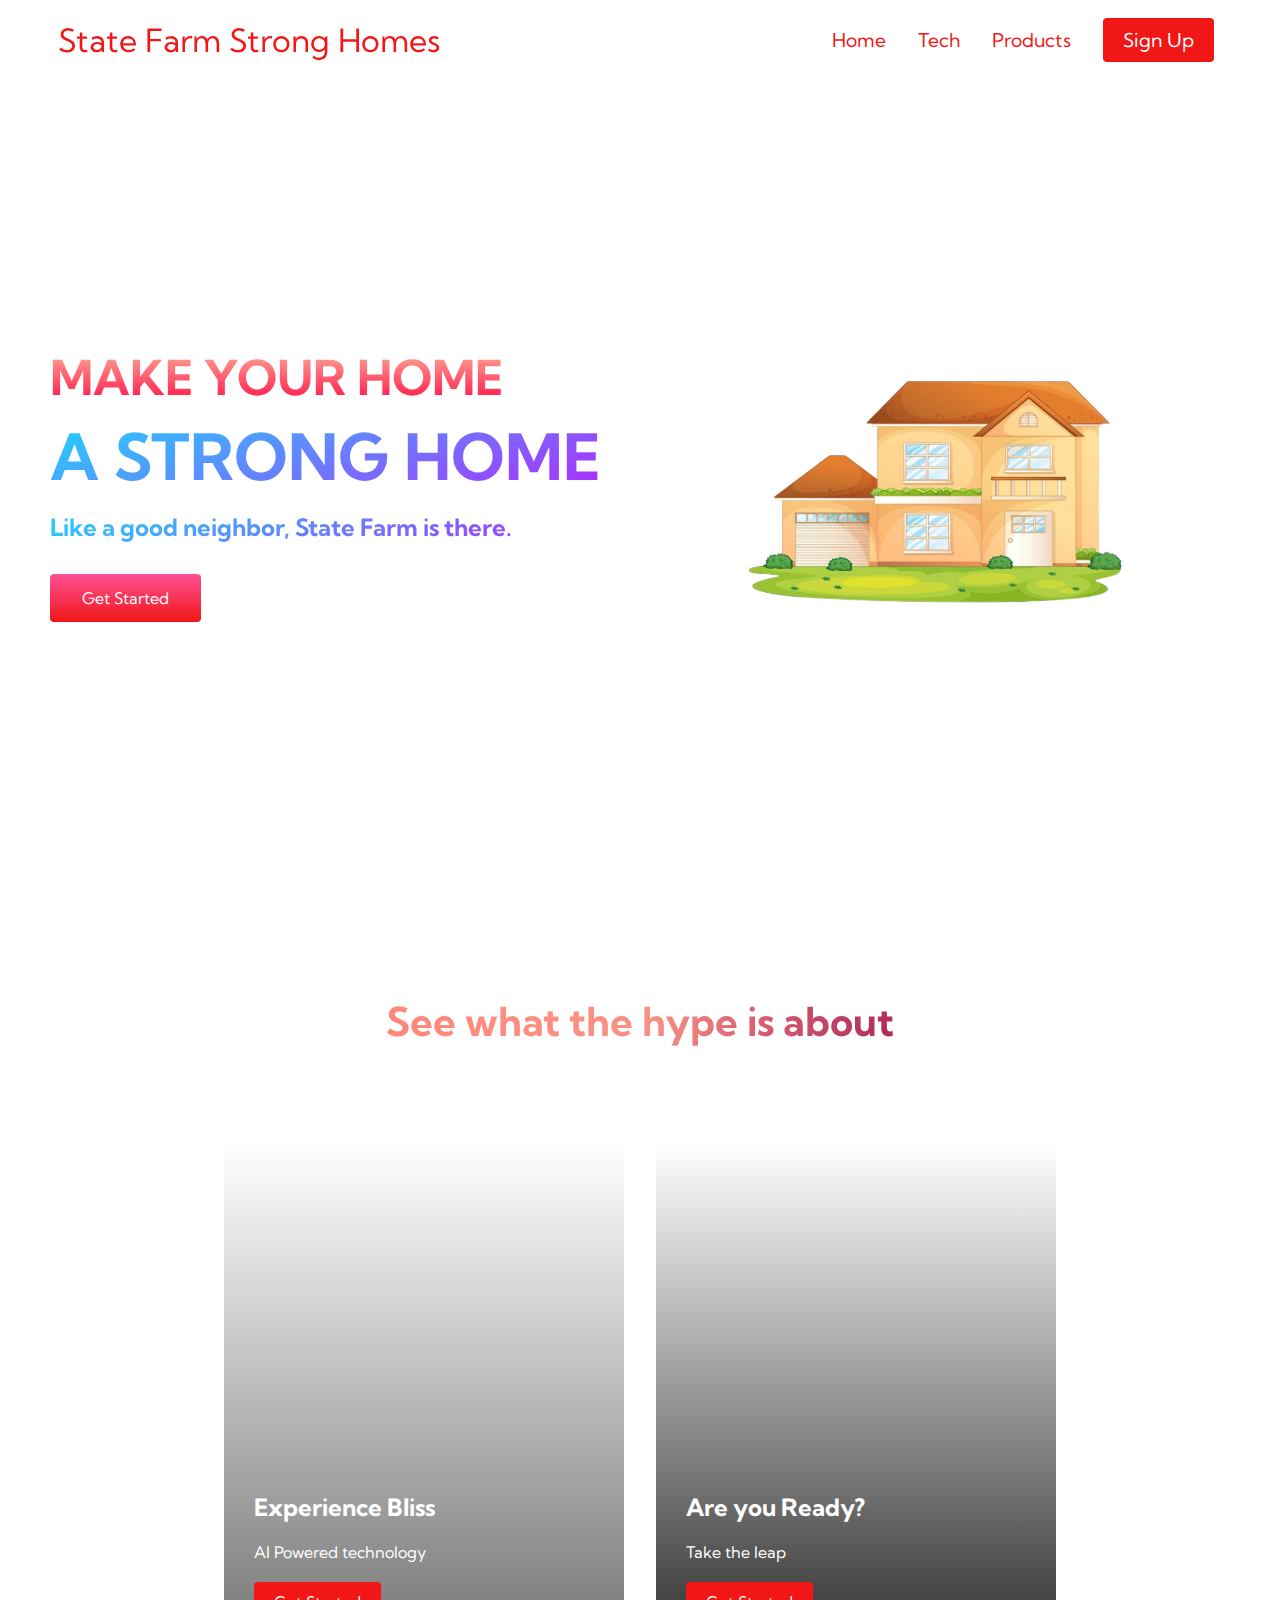
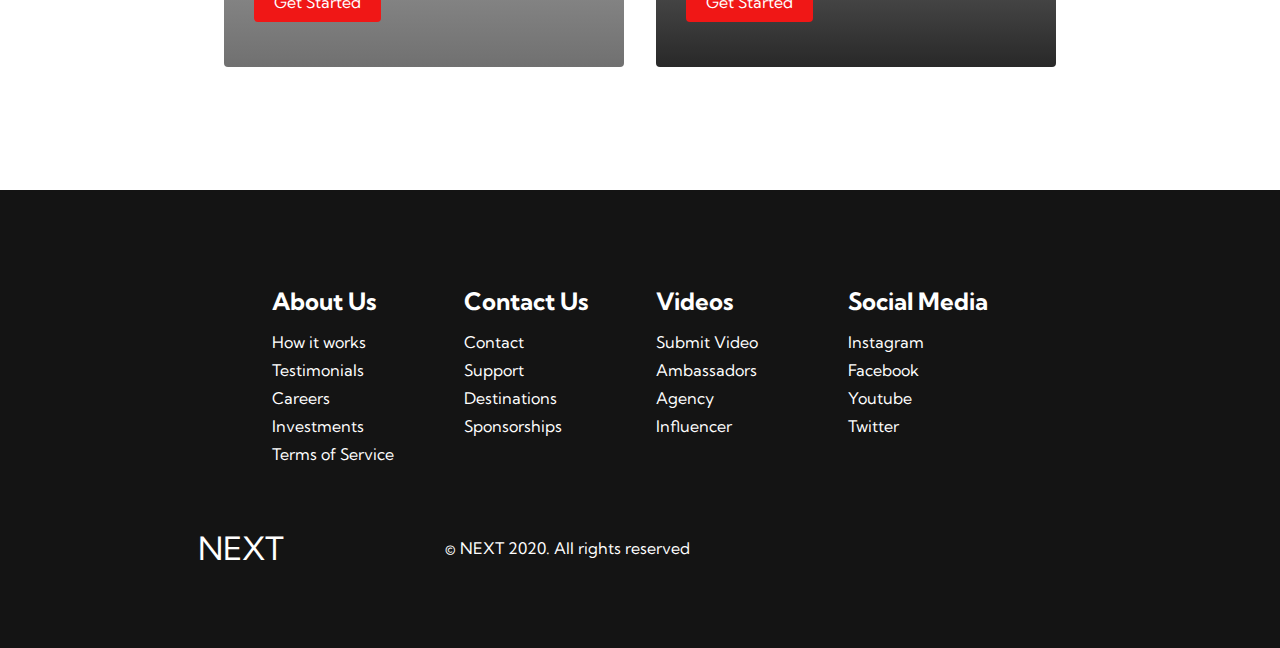
==== website_base/index.html @ 04e9a297 "Fixed taskbar on tech page" ====
<!DOCTYPE html>
<html lang="en">
  <head>
    <!--
      Site created by Brian Design on youtube @ www.youtube.com/channel/UCsKsymTY_4BYR-wytLjex7A?view_as=subscriber
    -->
    <meta charset="UTF-8" />
    <meta name="viewport" content="width=device-width, initial-scale=1.0" />
    <title>HTML CSS Website</title>
    <link rel="stylesheet" href="styles.css" />
    <link
      rel="stylesheet"
      href="https://use.fontawesome.com/releases/v5.14.0/css/all.css"
      integrity="sha384-HzLeBuhoNPvSl5KYnjx0BT+WB0QEEqLprO+NBkkk5gbc67FTaL7XIGa2w1L0Xbgc"
      crossorigin="anonymous"
    />
    <link
      href="https://fonts.googleapis.com/css2?family=Kumbh+Sans:wght@400;700&display=swap"
      rel="stylesheet"
    />
  </head>
  <body>
    <!-- Navbar Section -->
    <nav class="navbar">
      <div class="navbar__container">
        <a href="/" id="navbar__logo"><i class="fas fa-gem"></i>State Farm Strong Homes</a>
        <div class="navbar__toggle" id="mobile-menu">
          <span class="bar"></span> <span class="bar"></span>
          <span class="bar"></span>
        </div>
        <ul class="navbar__menu">
          <li class="navbar__item">
            <a href="/website_base/index.html" class="navbar__links">Home</a>
          </li>
          <li class="navbar__item">
            <a href="/website_base/tech.html" class="navbar__links">Tech</a>
          </li>
          <li class="navbar__item">
            <a href="/" class="navbar__links">Products</a>
          </li>
          <li class="navbar__btn"><a href="/" class="button">Sign Up</a></li>
        </ul>
      </div>
    </nav>

    <!-- Hero Section -->
    <div class="main">
      <div class="main__container">
        <div class="main__content">
          <h1>MAKE YOUR HOME</h1>
          <h2>A STRONG HOME</h2>
          <p>Like a good neighbor, State Farm is there.</p>
          <button class="main__btn"><a href="#">Get Started</a></button>
        </div>
        <div class="main__img--container">
          <img id="main__img" src="images/house.jpg" />
        </div>
      </div>
    </div>

    <!-- Services Section -->
    <div class="services">
      <h1>See what the hype is about</h1>
      <div class="services__container">
        <div class="services__card">
          <h2>Experience Bliss</h2>
          <p>AI Powered technology</p>
          <button>Get Started</button>
        </div>
        <div class="services__card">
          <h2>Are you Ready?</h2>
          <p>Take the leap</p>
          <button>Get Started</button>
        </div>
      </div>
    </div>

    <!-- Footer Section -->
    <div class="footer__container">
      <div class="footer__links">
        <div class="footer__link--wrapper">
          <div class="footer__link--items">
            <h2>About Us</h2>
            <a href="/sign__up">How it works</a> <a href="/">Testimonials</a>
            <a href="/">Careers</a> <a href="/">Investments</a>
            <a href="/">Terms of Service</a>
          </div>
          <div class="footer__link--items">
            <h2>Contact Us</h2>
            <a href="/">Contact</a> <a href="/">Support</a>
            <a href="/">Destinations</a> <a href="/">Sponsorships</a>
          </div>
        </div>
        <div class="footer__link--wrapper">
          <div class="footer__link--items">
            <h2>Videos</h2>
            <a href="/">Submit Video</a> <a href="/">Ambassadors</a>
            <a href="/">Agency</a> <a href="/">Influencer</a>
          </div>
          <div class="footer__link--items">
            <h2>Social Media</h2>
            <a href="/">Instagram</a> <a href="/">Facebook</a>
            <a href="/">Youtube</a> <a href="/">Twitter</a>
          </div>
        </div>
      </div>
      <section class="social__media">
        <div class="social__media--wrap">
          <div class="footer__logo">
            <a href="/" id="footer__logo"><i class="fas fa-gem"></i>NEXT</a>
          </div>
          <p class="website__rights">© NEXT 2020. All rights reserved</p>
          <div class="social__icons">
            <a
              class="social__icon--link"
              href="/"
              target="_blank"
              aria-label="Facebook"
            >
              <i class="fab fa-facebook"></i>
            </a>
            <a
              class="social__icon--link"
              href="/"
              target="_blank"
              aria-label="Instagram"
            >
              <i class="fab fa-instagram"></i>
            </a>
            <a
              class="social__icon--link"
              href="//www.youtube.com/channel/UCsKsymTY_4BYR-wytLjex7A?view_as=subscriber"
              target="_blank"
              aria-label="Youtube"
            >
              <i class="fab fa-youtube"></i>
            </a>
            <a
              class="social__icon--link"
              href="/"
              target="_blank"
              aria-label="Twitter"
            >
              <i class="fab fa-twitter"></i>
            </a>
            <a
              class="social__icon--link"
              href="/"
              target="_blank"
              aria-label="LinkedIn"
            >
              <i class="fab fa-linkedin"></i>
            </a>
          </div>
        </div>
      </section>
    </div>
    <script src="app.js"></script>
  </body>
</html>
---- website_base/styles.css ----
* {
  box-sizing: border-box;
  margin: 0;
  padding: 0;
  font-family: 'Kumbh Sans', sans-serif;
}

.navbar {
  background: #ffffff;
  height: 80px;
  display: flex;
  justify-content: center;
  align-items: center;
  font-size: 1.2rem;
  position: sticky;
  top: 0;
  z-index: 999;
}

.navbar__container {
  display: flex;
  justify-content: space-between;
  height: 80px;
  z-index: 1;
  width: 100%;
  max-width: 1300px;
  margin-right: auto;
  margin-left: auto;
  padding-right: 50px;
  padding-left: 50px;
}

#navbar__logo {
  background-color: #f01716;
  /*background-image: linear-gradient(to top, #ff0844 0%, #ffb199 100%);
  */background-size: 100%;
  -webkit-background-clip: text;
  -moz-background-clip: text;
  -webkit-text-fill-color: transparent;
  -moz-text-fill-color: transparent;
  display: flex;
  align-items: center;
  cursor: pointer;
  text-decoration: none;
  font-size: 2rem;
}

.fa-gem {
  margin-right: 0.5rem;
}

.navbar__menu {
  display: flex;
  align-items: center;
  list-style: none;
  text-align: center;
}

.navbar__item {
  height: 80px;
}

.navbar__links {
  color: #f01716;
  display: flex;
  align-items: center;
  justify-content: center;
  text-decoration: none;
  padding: 0 1rem;
  height: 100%;
}

.navbar__btn {
  display: flex;
  justify-content: center;
  align-items: center;
  padding: 0 1rem;
  width: 100%;
}

.button {
  display: flex;
  justify-content: center;
  align-items: center;
  text-decoration: none;
  padding: 10px 20px;
  height: 100%;
  width: 100%;
  border: none;
  outline: none;
  border-radius: 4px;
  background: #f01716;
  color: #fff;
}

.button:hover {
  background: #000000;
  transition: all 0.3s ease;
}

.navbar__links:hover {
  color: #000000;
  transition: all 0.3s ease;
}

@media screen and (max-width: 960px) {
  .navbar__container {
    display: flex;
    justify-content: space-between;
    height: 80px;
    z-index: 1;
    width: 100%;
    max-width: 1300px;
    padding: 0;
  }

  .navbar__menu {
    display: grid;
    grid-template-columns: auto;
    margin: 0;
    width: 100%;
    position: absolute;
    top: -1000px;
    opacity: 1;
    transition: all 0.5s ease;
    height: 50vh;
    z-index: -1;
  }

  .navbar__menu.active {
    background: #ffffff;
    top: 100%;
    opacity: 1;
    transition: all 0.5s ease;
    z-index: 99;
    height: 50vh;
    font-size: 1.6rem;
  }

  #navbar__logo {
    padding-left: 25px;
  }

  .navbar__toggle .bar {
    width: 25px;
    height: 3px;
    margin: 5px auto;
    transition: all 0.3s ease-in-out;
    background: #fff;
  }

  .navbar__item {
    width: 100%;
  }

  .navbar__links {
    text-align: center;
    padding: 2rem;
    width: 100%;
    display: table;
  }

  .navbar__btn {
    padding-bottom: 2rem;
  }

  .button {
    display: flex;
    justify-content: center;
    align-items: center;
    width: 80%;
    height: 80px;
    margin: 0;
  }

  #mobile-menu {
    position: absolute;
    top: 20%;
    right: 5%;
    transform: translate(5%, 20%);
  }

  .navbar__toggle .bar {
    display: block;
    cursor: pointer;
  }

  #mobile-menu.is-active .bar:nth-child(2) {
    opacity: 0;
  }

  #mobile-menu.is-active .bar:nth-child(1) {
    transform: translateY(8px) rotate(45deg);
  }

  #mobile-menu.is-active .bar:nth-child(3) {
    transform: translateY(-8px) rotate(-45deg);
  }
}

/* Main Content CSS */
.main {
  background-color: #ffffff;
}

.main__container {
  display: grid;
  grid-template-columns: 1fr 1fr;
  align-items: center;
  justify-self: center;
  margin: 0 auto;
  height: 90vh;
  background-color: #ffffff;
  z-index: 1;
  width: 100%;
  max-width: 1300px;
  padding-right: 50px;
  padding-left: 50px;
}

.main__content {
  color: #fff;
  width: 100%;
}

.main__content h1 {
  font-size: 3rem;
  background-color: #f01716;
  background-image: linear-gradient(to top, #ff0844 0%, #ffb199 100%);
  background-size: 100%;
  -webkit-background-clip: text;
  -moz-background-clip: text;
  -webkit-text-fill-color: transparent;
  -moz-text-fill-color: transparent;
}

.main__content h2 {
  font-size: 4rem;
  margin-top: 10px;
  background-color: #f01716;
  background-image: linear-gradient(-20deg, #b721ff 0%, #21d4fd 100%);
  background-size: 100%;
  -webkit-background-clip: text;
  -moz-background-clip: text;
  -webkit-text-fill-color: transparent;
  -moz-text-fill-color: transparent;
}

.main__content p {
  margin-top: 1rem;
  background-image: linear-gradient(-20deg, #b721ff 0%, #21d4fd 100%);
  font-size: 1.5rem;
  font-weight: 700;
  -webkit-background-clip: text;
  -moz-background-clip: text;
  -webkit-text-fill-color: transparent;
  -moz-text-fill-color: transparent;
}

.main__btn {
  font-size: 1rem;
  background-image: linear-gradient(to top, #f01716 0%, #fe5196 100%);
  padding: 14px 32px;
  border: none;
  border-radius: 4px;
  color: #fff;
  margin-top: 2rem;
  cursor: pointer;
  position: relative;
  transition: all 0.35s;
  outline: none;
}

.main__btn a {
  position: relative;
  z-index: 2;
  color: #fff;
  text-decoration: none;
}

.main__btn:after {
  position: absolute;
  content: '';
  top: 0;
  left: 0;
  width: 0;
  height: 100%;
  background: #000000;
  transition: all 0.35s;
  border-radius: 4px;
}

.main__btn:hover {
  color: #fff;
}

.main__btn:hover:after {
  width: 100%;
}

.main__img--container {
  text-align: center;
}

#main__img {
  height: 80%;
  width: 80%;
}

/* Mobile Responsive */
@media screen and (max-width: 768px) {
  .main__container {
    display: grid;
    grid-template-columns: auto;
    align-items: center;
    justify-self: center;
    width: 100%;
    margin: 0 auto;
    height: 90vh;
  }

  .main__content {
    text-align: center;
    margin-bottom: 4rem;
  }

  .main__content h1 {
    font-size: 2.5rem;
    margin-top: 2rem;
  }

  .main__content h2 {
    font-size: 3rem;
  }

  .main__content p {
    margin-top: 1rem;
    font-size: 1.5rem;
  }
}

@media screen and (max-width: 480px) {
  .main__content h1 {
    font-size: 2rem;
    margin-top: 3rem;
  }

  .main__content h2 {
    font-size: 2rem;
  }

  .main__content p {
    margin-top: 2rem;
    font-size: 1.5rem;
  }

  .main__btn {
    padding: 12px 36px;
    margin: 2.5rem 0;
  }
}

/* Services Section */
.services {
  background: #ffffff;
  display: flex;
  flex-direction: column;
  justify-content: center;
  align-items: center;
  height: 100vh;
}

.services h1 {
  background-color: #f01716;
  background-image: linear-gradient(
    to right,
    #f01716 0%,
    #ff867a 0%,
    #ff8c7f 21%,
    #f99185 52%,
    #cf556c 78%,
    #b12a5b 100%
  );
  background-size: 100%;
  -webkit-background-clip: text;
  -moz-background-clip: text;
  -webkit-text-fill-color: transparent;
  -moz-text-fill-color: transparent;
  margin-bottom: 5rem;
  font-size: 2.5rem;
}

.services__container {
  display: flex;
  justify-content: center;
  flex-wrap: wrap;
}

.services__card {
  margin: 1rem;
  height: 525px;
  width: 400px;
  border-radius: 4px;
  background-image: linear-gradient(
      to bottom,
      rgba(0, 0, 0, 0) 0%,
      rgba(17, 17, 17, 0.6) 100%
    ),
    url('/images/pic3.jpg');
  background-size: cover;
  position: relative;
  color: #fff;
}

.services__card:before {
  opacity: 0.2;
}

.services__card:nth-child(2) {
  background-image: linear-gradient(
      to bottom,
      rgba(0, 0, 0, 0) 0%,
      rgba(17, 17, 17, 0.9) 100%
    ),
    url('/images/pic4.jpg');
}

.services__card h2 {
  position: absolute;
  top: 350px;
  left: 30px;
}

.services__card p {
  position: absolute;
  top: 400px;
  left: 30px;
}

.services__card button {
  color: #fff;
  padding: 10px 20px;
  border: none;
  outline: none;
  border-radius: 4px;
  background: #f01716;
  position: absolute;
  top: 440px;
  left: 30px;
  font-size: 1rem;
}

.services__card button:hover {
  cursor: pointer;
}

.services__card:hover {
  transform: scale(1.075);
  transition: 0.2s ease-in;
  cursor: pointer;
}

@media screen and (max-width: 960px) {
  .services {
    height: 1600px;
  }

  .services h1 {
    font-size: 2rem;
    margin-top: 12rem;
  }
}

@media screen and (max-width: 480px) {
  .services {
    height: 1400px;
  }

  .services h1 {
    font-size: 1.2rem;
  }

  .services__card {
    width: 300px;
  }
}

/* Footer CSS */
.footer__container {
  background-color: #141414;
  padding: 5rem 0;
  display: flex;
  flex-direction: column;
  justify-content: center;
  align-items: center;
}

#footer__logo {
  color: #fff;
  display: flex;
  align-items: center;
  cursor: pointer;
  text-decoration: none;
  font-size: 2rem;
}

.footer__links {
  width: 100%;
  max-width: 1000px;
  display: flex;
  justify-content: center;
}

.footer__link--wrapper {
  display: flex;
}

.footer__link--items {
  display: flex;
  flex-direction: column;
  align-items: flex-start;
  margin: 16px;
  text-align: left;
  width: 160px;
  box-sizing: border-box;
}

.footer__link--items h2 {
  margin-bottom: 16px;
}

.footer__link--items > h2 {
  color: #fff;
}

.footer__link--items a {
  color: #fff;
  text-decoration: none;
  margin-bottom: 0.5rem;
}

.footer__link--items a:hover {
  color: #e9e9e9;
  transition: 0.3s ease-out;
}

/* Social Icons */
.social__icon--link {
  color: #fff;
  font-size: 24px;
}

.social__media {
  max-width: 1000px;
  width: 100%;
}

.social__media--wrap {
  display: flex;
  justify-content: space-between;
  align-items: center;
  width: 90%;
  max-width: 1000px;
  margin: 40px auto 0 auto;
}

.social__icons {
  display: flex;
  justify-content: space-between;
  align-items: center;
  width: 240px;
}

.social__logo {
  color: #fff;
  justify-self: start;
  margin-left: 20px;
  cursor: pointer;
  text-decoration: none;
  font-size: 2rem;
  display: flex;
  align-items: center;
  margin-bottom: 16px;
}

.website__rights {
  color: #fff;
}

@media screen and (max-width: 820px) {
  .footer__links {
    padding-top: 2rem;
  }

  #footer__logo {
    margin-bottom: 2rem;
  }

  .website__rights {
    margin-bottom: 2rem;
  }

  .footer__link--wrapper {
    flex-direction: column;
  }

  .social__media--wrap {
    flex-direction: column;
  }
}

@media screen and (max-width: 480px) {
  .footer__link--items {
    margin: 0;
    padding: 10px;
    width: 100%;
  }
}
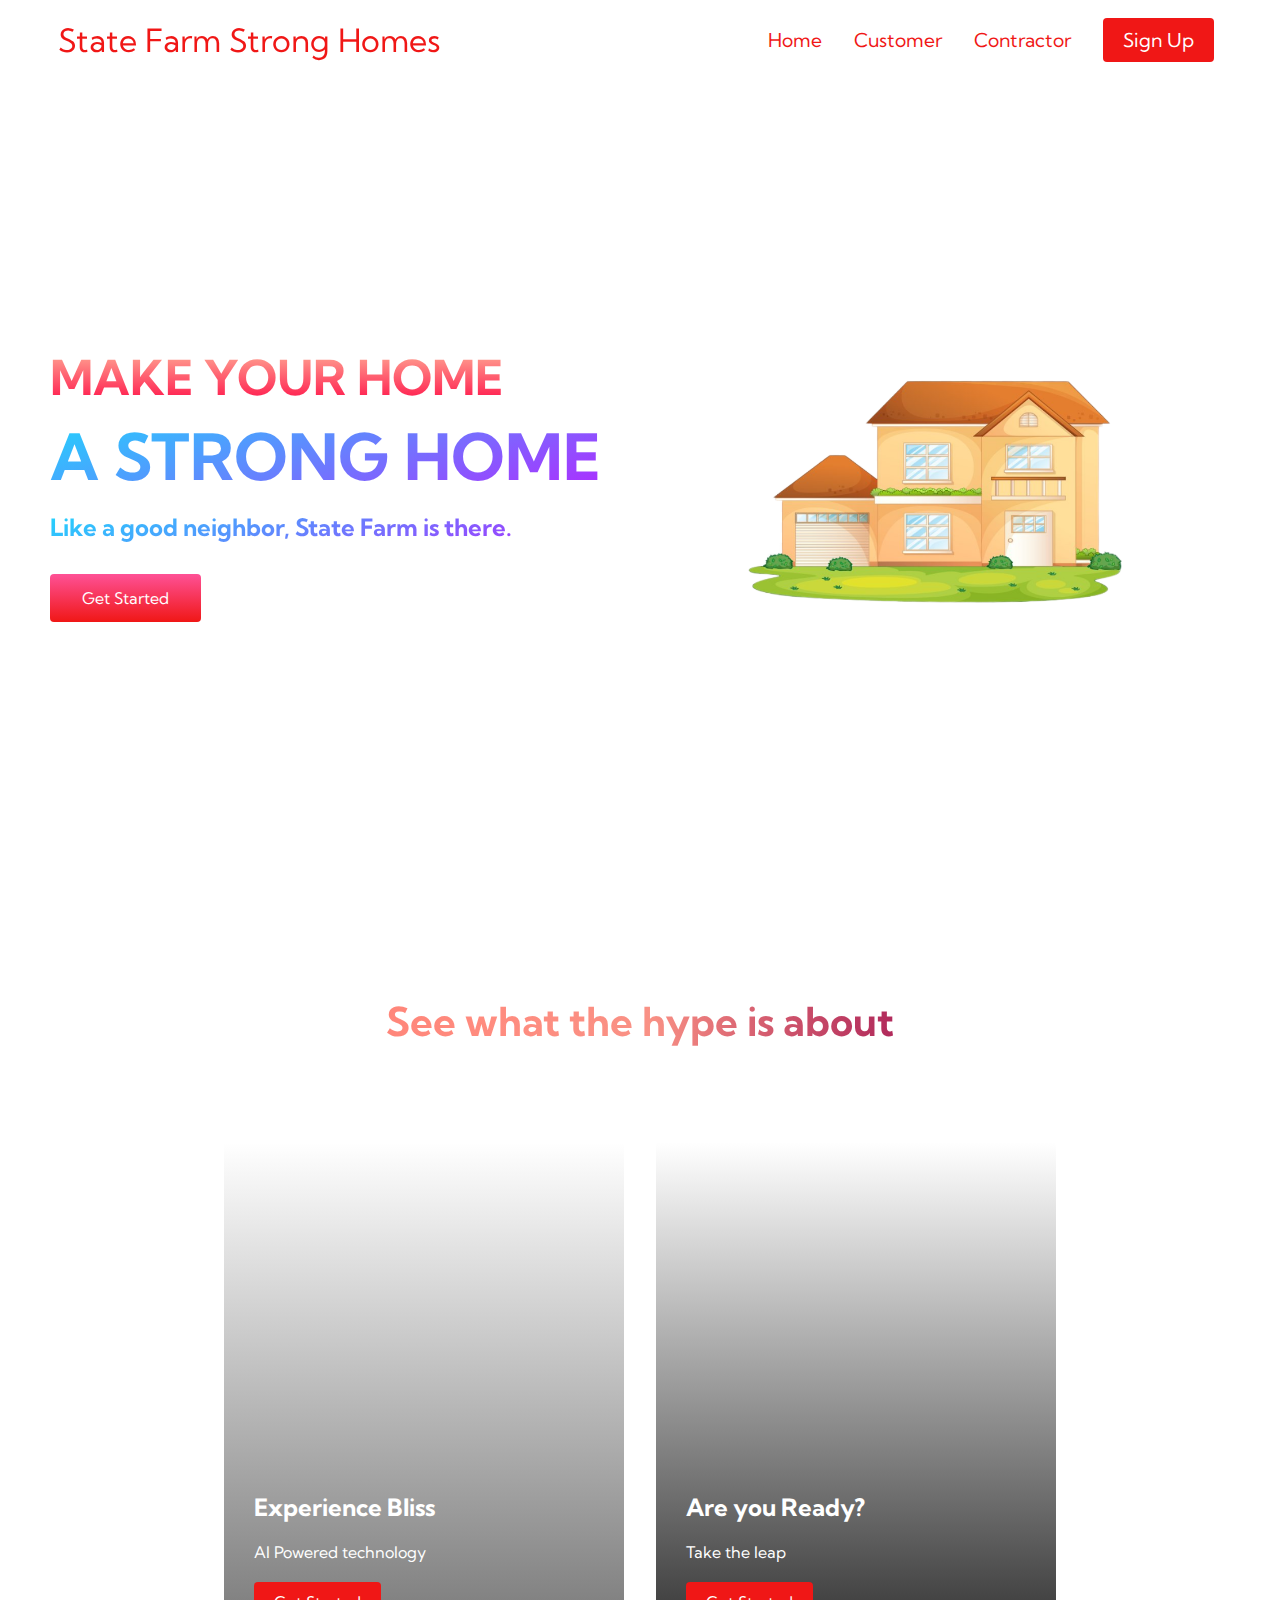
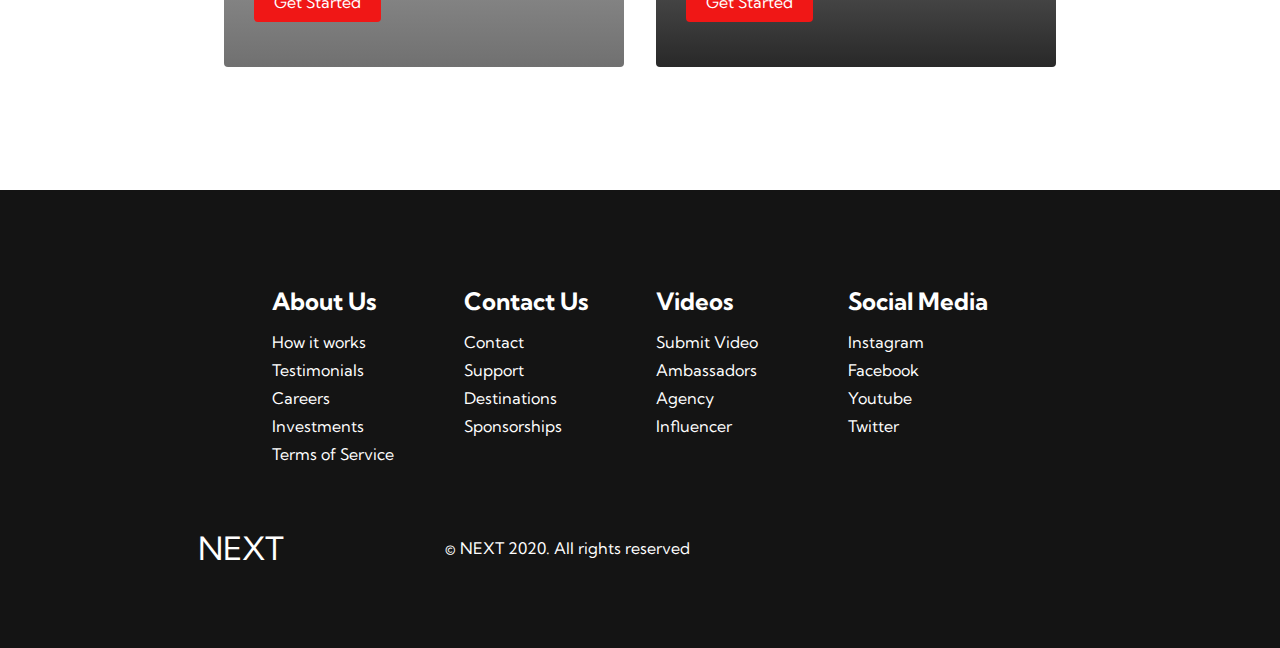
==== commit 8cf7253e: "changed customer page" ====
--- a/website_base/index.html
+++ b/website_base/index.html
@@ -33,10 +33,10 @@
             <a href="/website_base/index.html" class="navbar__links">Home</a>
           </li>
           <li class="navbar__item">
-            <a href="/website_base/tech.html" class="navbar__links">Tech</a>
+            <a href="/website_base/tech.html" class="navbar__links">Customer</a>
           </li>
           <li class="navbar__item">
-            <a href="/" class="navbar__links">Products</a>
+            <a href="/" class="navbar__links">Contractor</a>
           </li>
           <li class="navbar__btn"><a href="/" class="button">Sign Up</a></li>
         </ul>
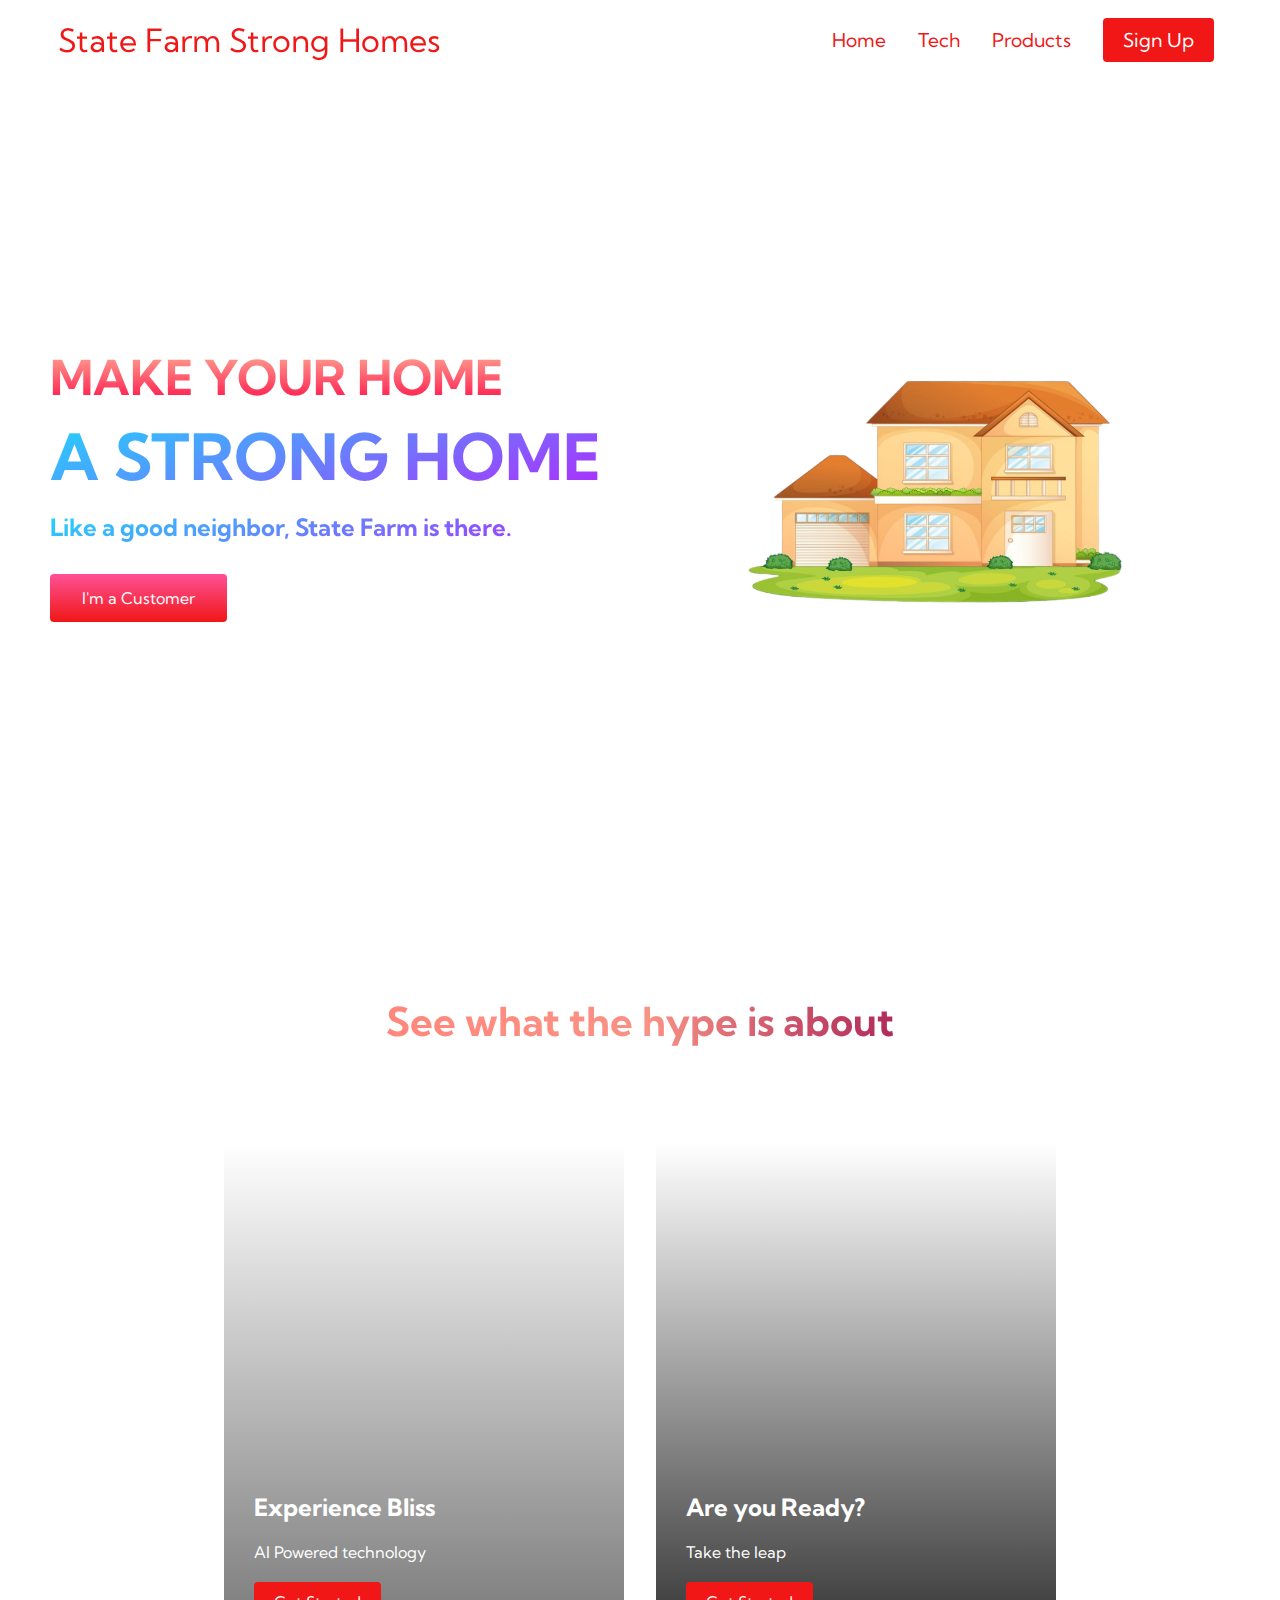
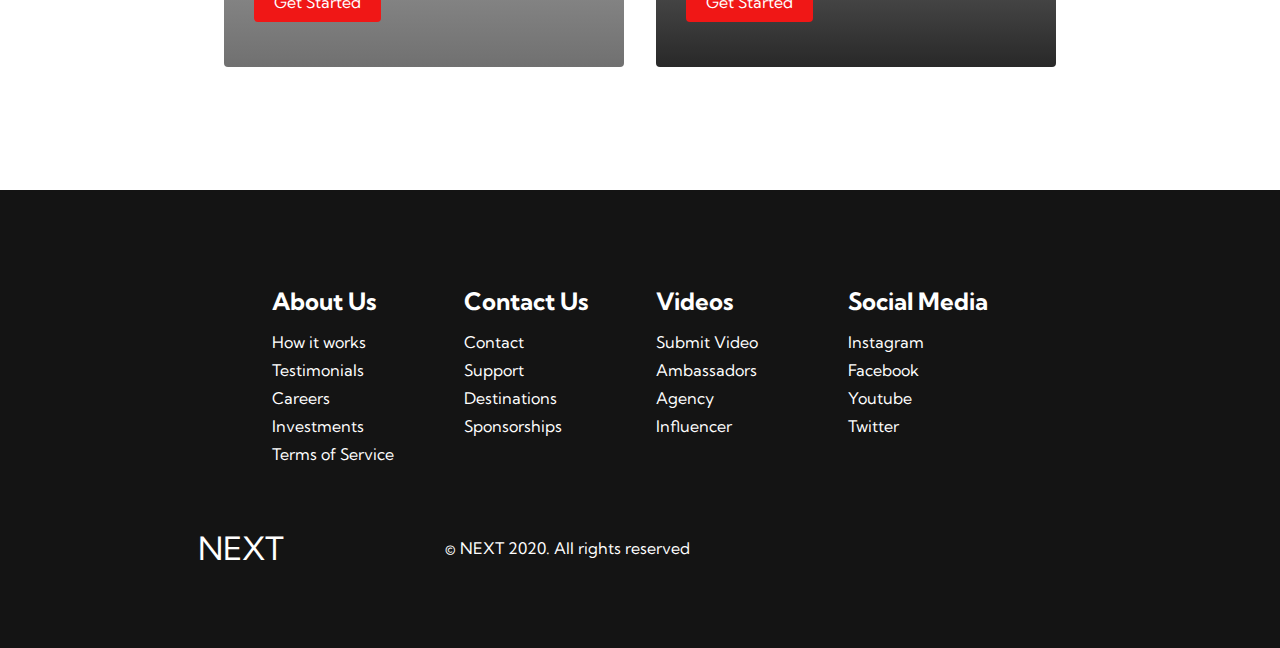
==== commit 0d04f9b6: "fixed customer button" ====
--- a/website_base/index.html
+++ b/website_base/index.html
@@ -30,13 +30,13 @@
         </div>
         <ul class="navbar__menu">
           <li class="navbar__item">
-            <a href="/website_base/index.html" class="navbar__links">Home</a>
+            <a href="index.html" class="navbar__links">Home</a>
           </li>
           <li class="navbar__item">
-            <a href="/website_base/tech.html" class="navbar__links">Customer</a>
+            <a href="tech.html" class="navbar__links">Tech</a>
           </li>
           <li class="navbar__item">
-            <a href="/" class="navbar__links">Contractor</a>
+            <a href="/" class="navbar__links">Products</a>
           </li>
           <li class="navbar__btn"><a href="/" class="button">Sign Up</a></li>
         </ul>
@@ -50,7 +50,7 @@
           <h1>MAKE YOUR HOME</h1>
           <h2>A STRONG HOME</h2>
           <p>Like a good neighbor, State Farm is there.</p>
-          <button class="main__btn"><a href="#">Get Started</a></button>
+          <button class="main__btn"><a href="tech.html">I'm a Customer</a></button>
         </div>
         <div class="main__img--container">
           <img id="main__img" src="images/house.jpg" />
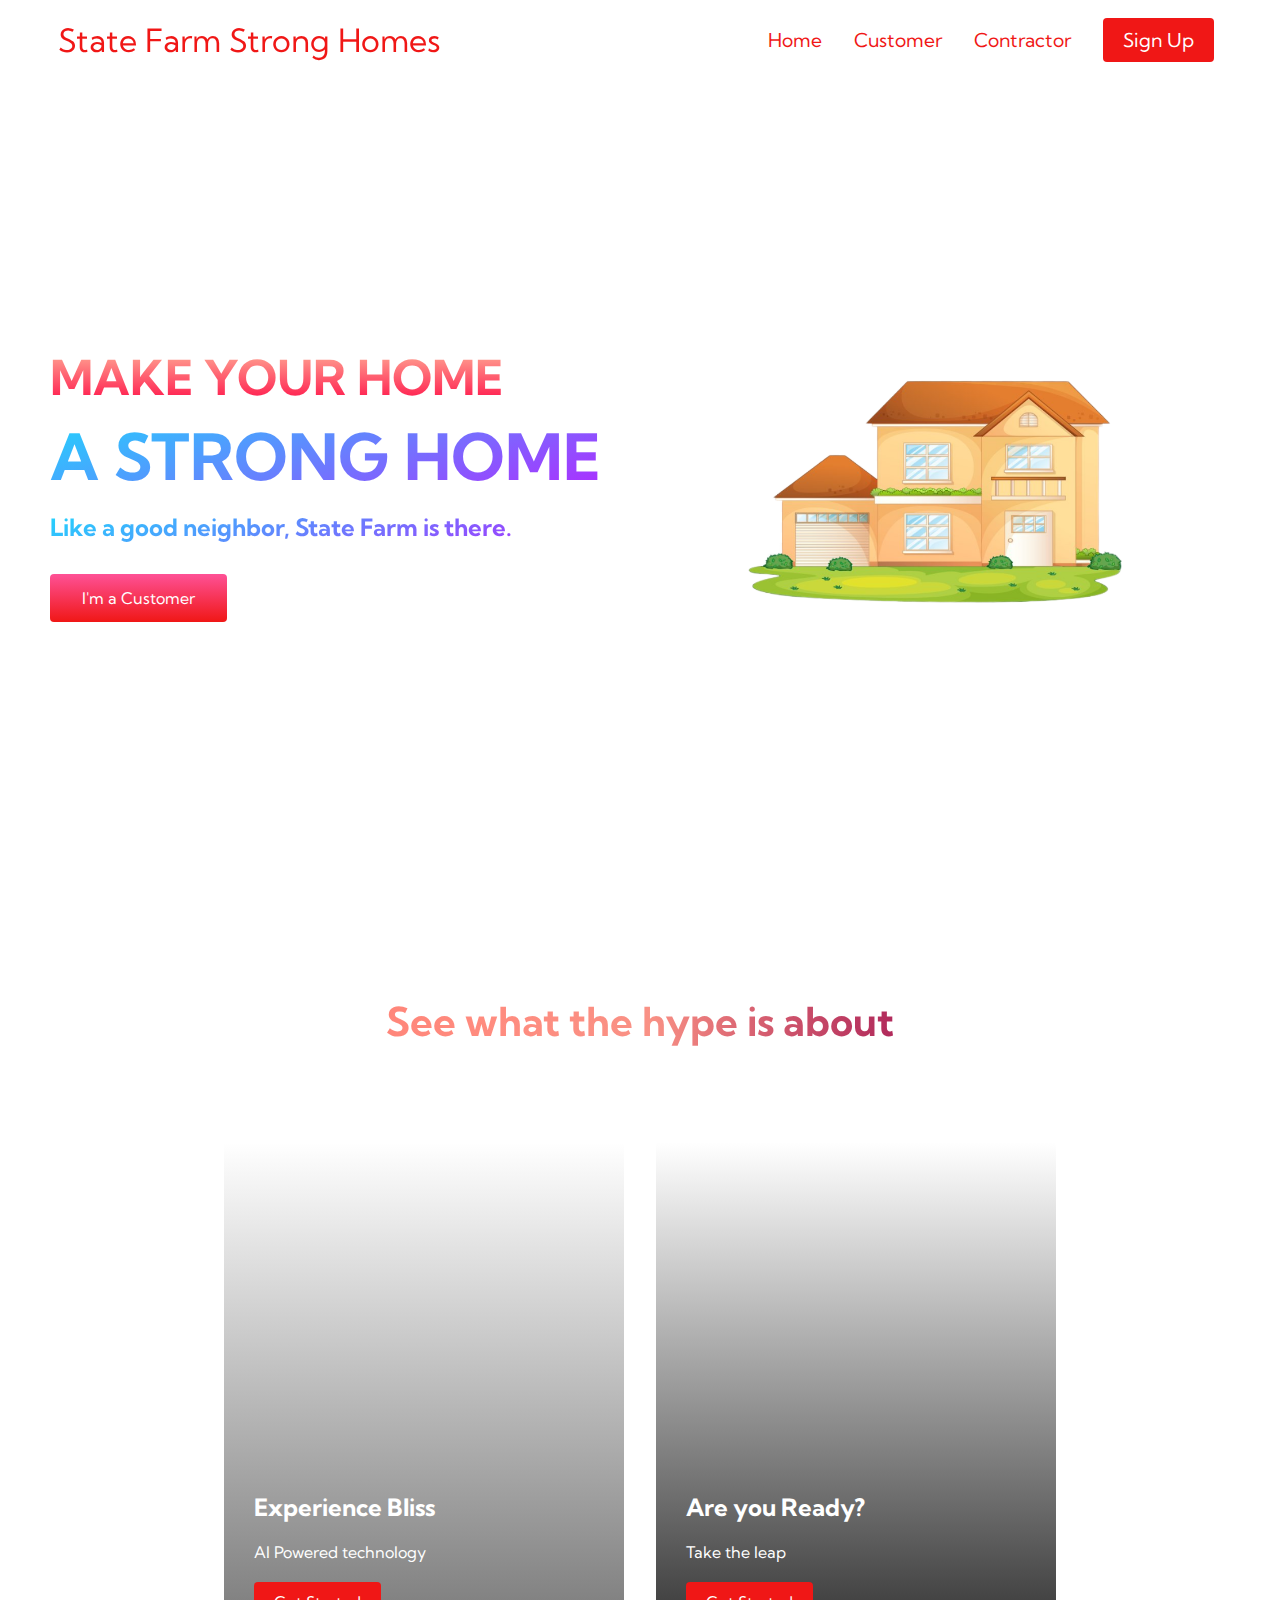
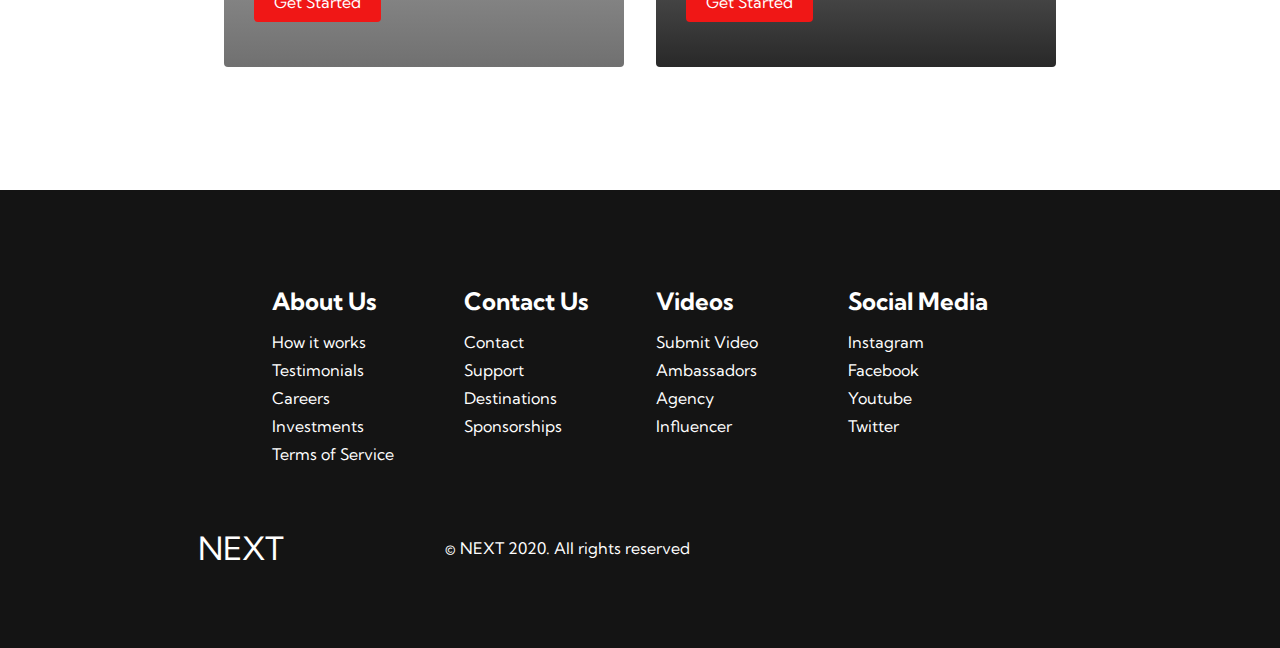
==== commit 8dc33f84: "Merge branch 'main' of https://github.com/blakelunnn/TAMUHack" ====
--- a/website_base/index.html
+++ b/website_base/index.html
@@ -33,10 +33,10 @@
             <a href="index.html" class="navbar__links">Home</a>
           </li>
           <li class="navbar__item">
-            <a href="tech.html" class="navbar__links">Tech</a>
+            <a href="tech.html" class="navbar__links">Customer</a>
           </li>
           <li class="navbar__item">
-            <a href="/" class="navbar__links">Products</a>
+            <a href="/" class="navbar__links">Contractor</a>
           </li>
           <li class="navbar__btn"><a href="/" class="button">Sign Up</a></li>
         </ul>
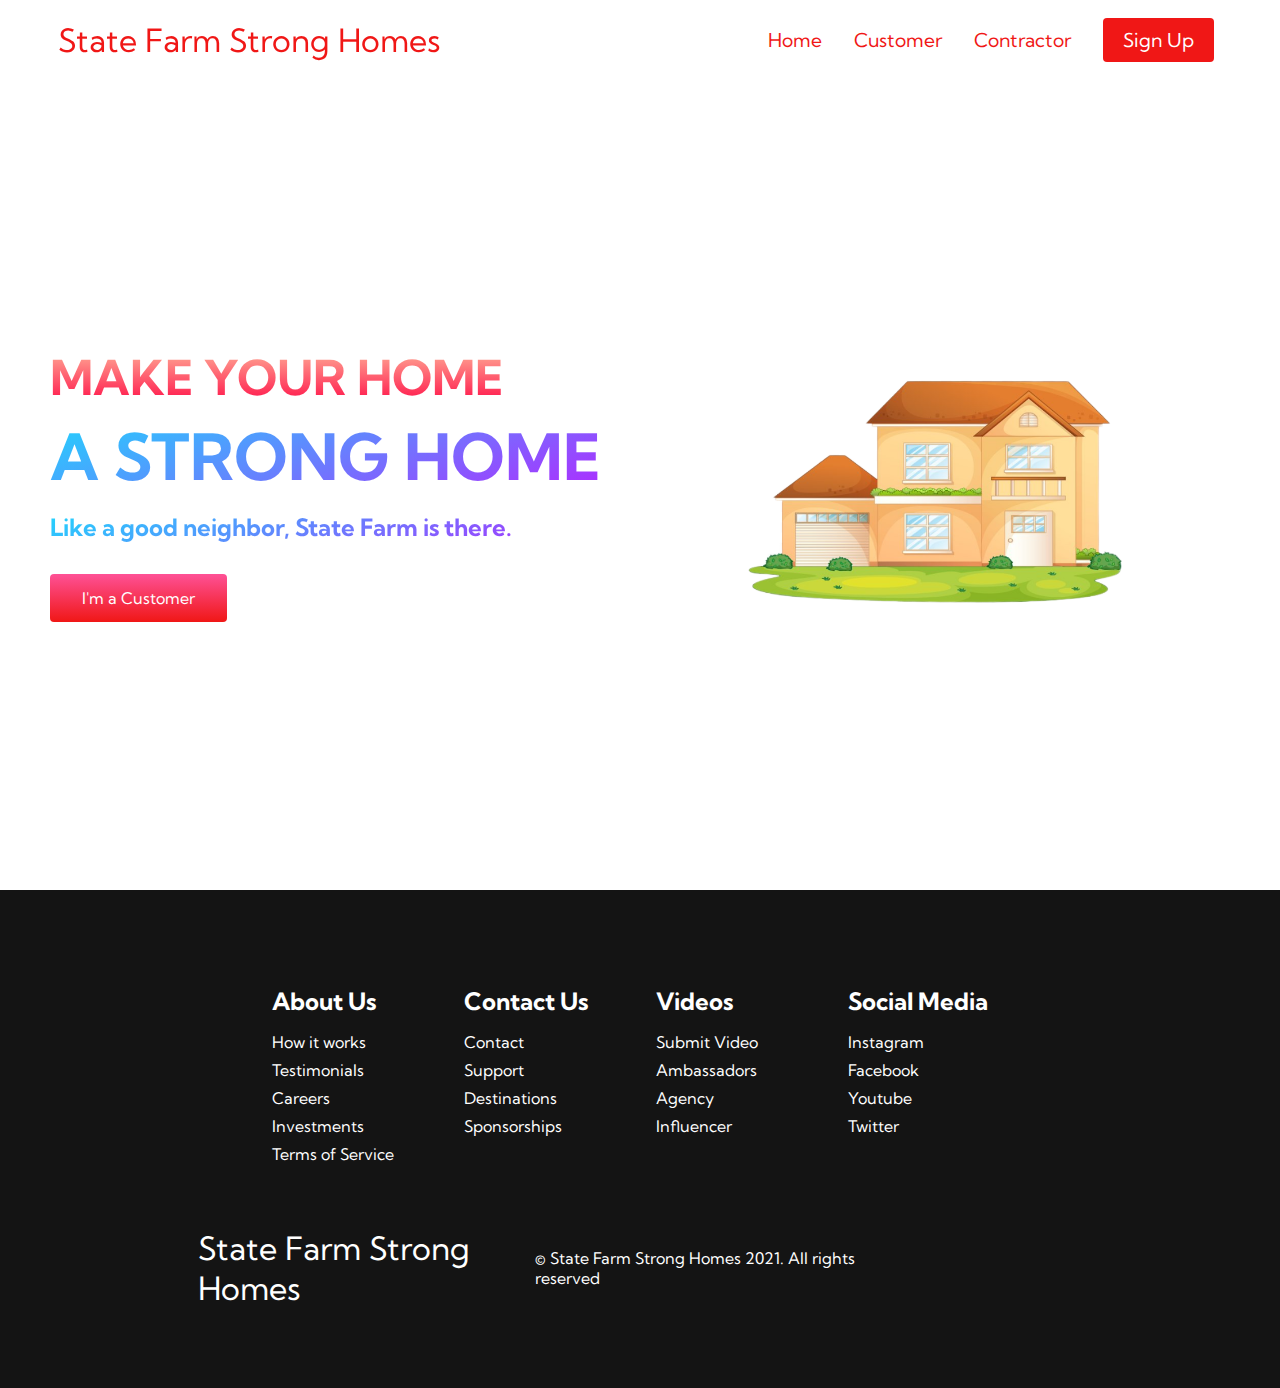
==== commit f97e04f1: "changed name of tech file, removed extra elements" ====
--- a/website_base/index.html
+++ b/website_base/index.html
@@ -33,7 +33,7 @@
             <a href="index.html" class="navbar__links">Home</a>
           </li>
           <li class="navbar__item">
-            <a href="tech.html" class="navbar__links">Customer</a>
+            <a href="customers.html" class="navbar__links">Customer</a>
           </li>
           <li class="navbar__item">
             <a href="/" class="navbar__links">Contractor</a>
@@ -50,7 +50,7 @@
           <h1>MAKE YOUR HOME</h1>
           <h2>A STRONG HOME</h2>
           <p>Like a good neighbor, State Farm is there.</p>
-          <button class="main__btn"><a href="tech.html">I'm a Customer</a></button>
+          <button class="main__btn"><a href="customers.html">I'm a Customer</a></button>
         </div>
         <div class="main__img--container">
           <img id="main__img" src="images/house.jpg" />
@@ -58,13 +58,14 @@
       </div>
     </div>
 
-    <!-- Services Section -->
+    <!--
+     Services Section 
     <div class="services">
       <h1>See what the hype is about</h1>
       <div class="services__container">
         <div class="services__card">
           <h2>Experience Bliss</h2>
-          <p>AI Powered technology</p>
+          <p>AI Powered Technology</p>
           <button>Get Started</button>
         </div>
         <div class="services__card">
@@ -74,6 +75,7 @@
         </div>
       </div>
     </div>
+  -->
 
     <!-- Footer Section -->
     <div class="footer__container">
@@ -107,9 +109,9 @@
       <section class="social__media">
         <div class="social__media--wrap">
           <div class="footer__logo">
-            <a href="/" id="footer__logo"><i class="fas fa-gem"></i>NEXT</a>
+            <a href="/" id="footer__logo"><i class="fas fa-gem"></i>State Farm Strong Homes</a>
           </div>
-          <p class="website__rights">© NEXT 2020. All rights reserved</p>
+          <p class="website__rights">© State Farm Strong Homes 2021. All rights reserved</p>
           <div class="social__icons">
             <a
               class="social__icon--link"
--- a/website_base/styles.css
+++ b/website_base/styles.css
@@ -305,6 +305,42 @@
 #main__img {
   height: 80%;
   width: 80%;
+}
+
+/* Customer Content */
+.customer {
+  background-color: #ffffff;
+}
+
+.customer__container {
+  display: grid;
+  grid-template-columns: 1fr 1fr;
+  align-items: center;
+  justify-self: center;
+  margin: 0 auto;
+  height: 15vh;
+  background-color: #ffffff;
+  z-index: 1;
+  width: 120%;
+  max-width: 9000px;
+  padding-right: 50px;
+  padding-left: 150px;
+}
+
+.customer__content {
+  color: #fff;
+  width: 100%;
+}
+
+.customer__content h1 {
+  font-size: 2.5rem;
+  background-color: #000;
+  /*background-image: linear-gradient(to top, #ff0844 0%, #ffb199 100%);*/
+  background-size: 100%;
+  -webkit-background-clip: text;
+  -moz-background-clip: text;
+  -webkit-text-fill-color: transparent;
+  -moz-text-fill-color: transparent;
 }
 
 /* Mobile Responsive */
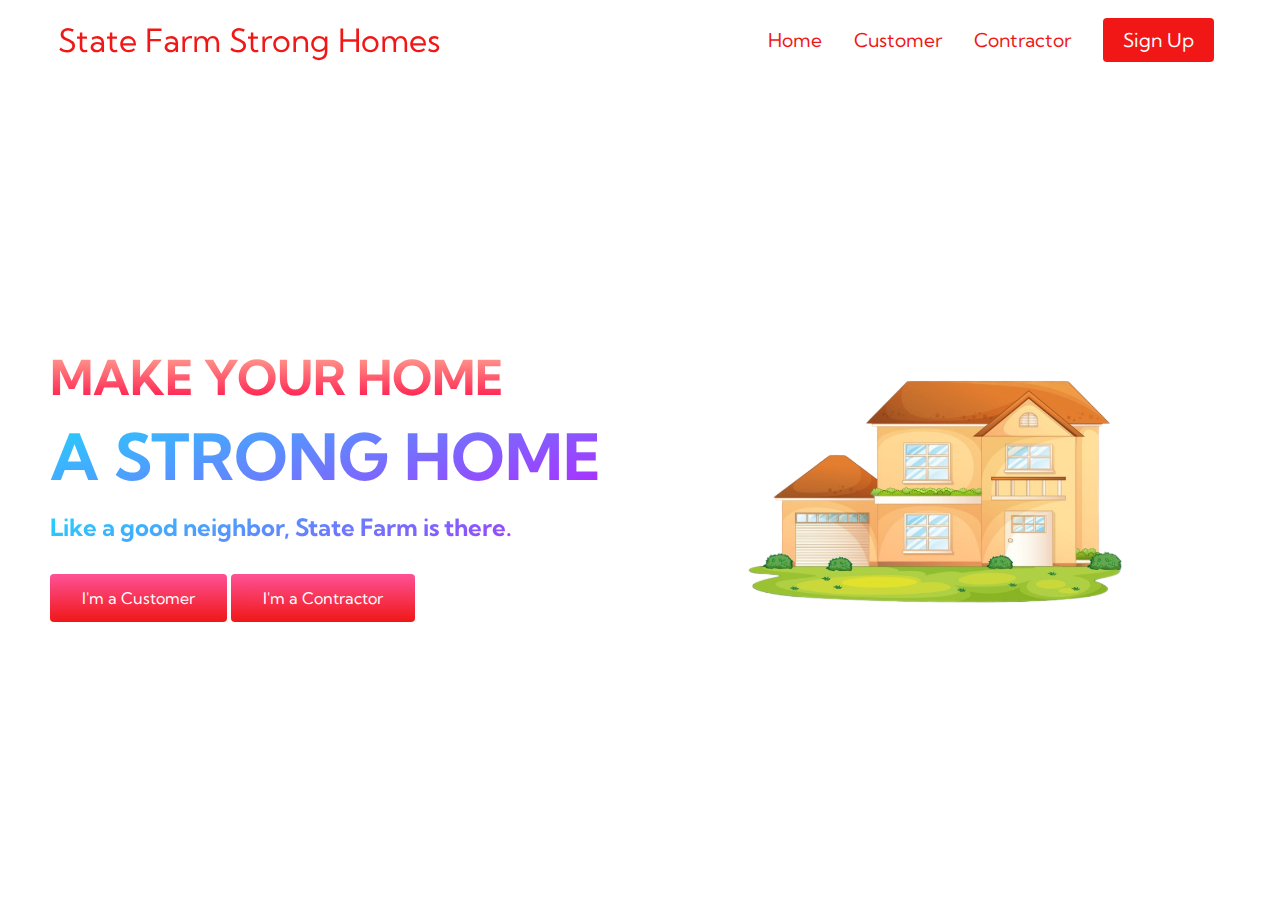
==== commit fc198192: "final changes - kyle" ====
--- a/website_base/index.html
+++ b/website_base/index.html
@@ -1,12 +1,9 @@
 <!DOCTYPE html>
 <html lang="en">
   <head>
-    <!--
-      Site created by Brian Design on youtube @ www.youtube.com/channel/UCsKsymTY_4BYR-wytLjex7A?view_as=subscriber
-    -->
     <meta charset="UTF-8" />
     <meta name="viewport" content="width=device-width, initial-scale=1.0" />
-    <title>HTML CSS Website</title>
+    <title>State Farm Strong Homes</title>
     <link rel="stylesheet" href="styles.css" />
     <link
       rel="stylesheet"
@@ -36,9 +33,9 @@
             <a href="customers.html" class="navbar__links">Customer</a>
           </li>
           <li class="navbar__item">
-            <a href="/" class="navbar__links">Contractor</a>
+            <a href="contractor/contractors.html" class="navbar__links">Contractor</a>
           </li>
-          <li class="navbar__btn"><a href="/" class="button">Sign Up</a></li>
+          <li class="navbar__btn"><a href="sign-up.html" class="button">Sign Up</a></li>
         </ul>
       </div>
     </nav>
@@ -51,6 +48,7 @@
           <h2>A STRONG HOME</h2>
           <p>Like a good neighbor, State Farm is there.</p>
           <button class="main__btn"><a href="customers.html">I'm a Customer</a></button>
+          <button class="main__btn"><a href="contractor/contractors.html">I'm a Contractor</a></button>
         </div>
         <div class="main__img--container">
           <img id="main__img" src="images/house.jpg" />
@@ -77,7 +75,7 @@
     </div>
   -->
 
-    <!-- Footer Section -->
+    <!-- Footer Section
     <div class="footer__container">
       <div class="footer__links">
         <div class="footer__link--wrapper">
@@ -157,6 +155,7 @@
         </div>
       </section>
     </div>
+     -->
     <script src="app.js"></script>
   </body>
 </html>
--- a/website_base/styles.css
+++ b/website_base/styles.css
@@ -159,6 +159,7 @@
     width: 100%;
     display: table;
   }
+  
 
   .navbar__btn {
     padding-bottom: 2rem;
@@ -342,6 +343,59 @@
   -webkit-text-fill-color: transparent;
   -moz-text-fill-color: transparent;
 }
+
+.customer__content h2 {
+  font-size: 2rem;
+  background-color: #000;
+  /*background-image: linear-gradient(to top, #ff0844 0%, #ffb199 100%);*/
+  background-size: 100%;
+  -webkit-background-clip: text;
+  -moz-background-clip: text;
+  -webkit-text-fill-color: transparent;
+  -moz-text-fill-color: transparent;
+}
+
+.contractorListContainer {
+  text-align: center;
+
+}
+
+/* Contractor Content */
+.contractor {
+  background-color: #ffffff;
+}
+
+.contractor__container {
+  display: grid;
+  grid-template-columns: 1fr 1fr;
+  align-items: center;
+  justify-self: center;
+  margin: 0 auto;
+  height: 8vh;
+  background-color: #ffffff;
+  z-index: 1;
+  width: 120%;
+  max-width: 9000px;
+  padding-right: 50px;
+  padding-left: 150px;
+}
+
+.contractor__content {
+  color: #fff;
+  width: 100%;
+}
+
+.contractor__content h1 {
+  font-size: 2.5rem;
+  background-color: #000;
+  /*background-image: linear-gradient(to top, #ff0844 0%, #ffb199 100%);*/
+  background-size: 100%;
+  -webkit-background-clip: text;
+  -moz-background-clip: text;
+  -webkit-text-fill-color: transparent;
+  -moz-text-fill-color: transparent;
+}
+
 
 /* Mobile Responsive */
 @media screen and (max-width: 768px) {
